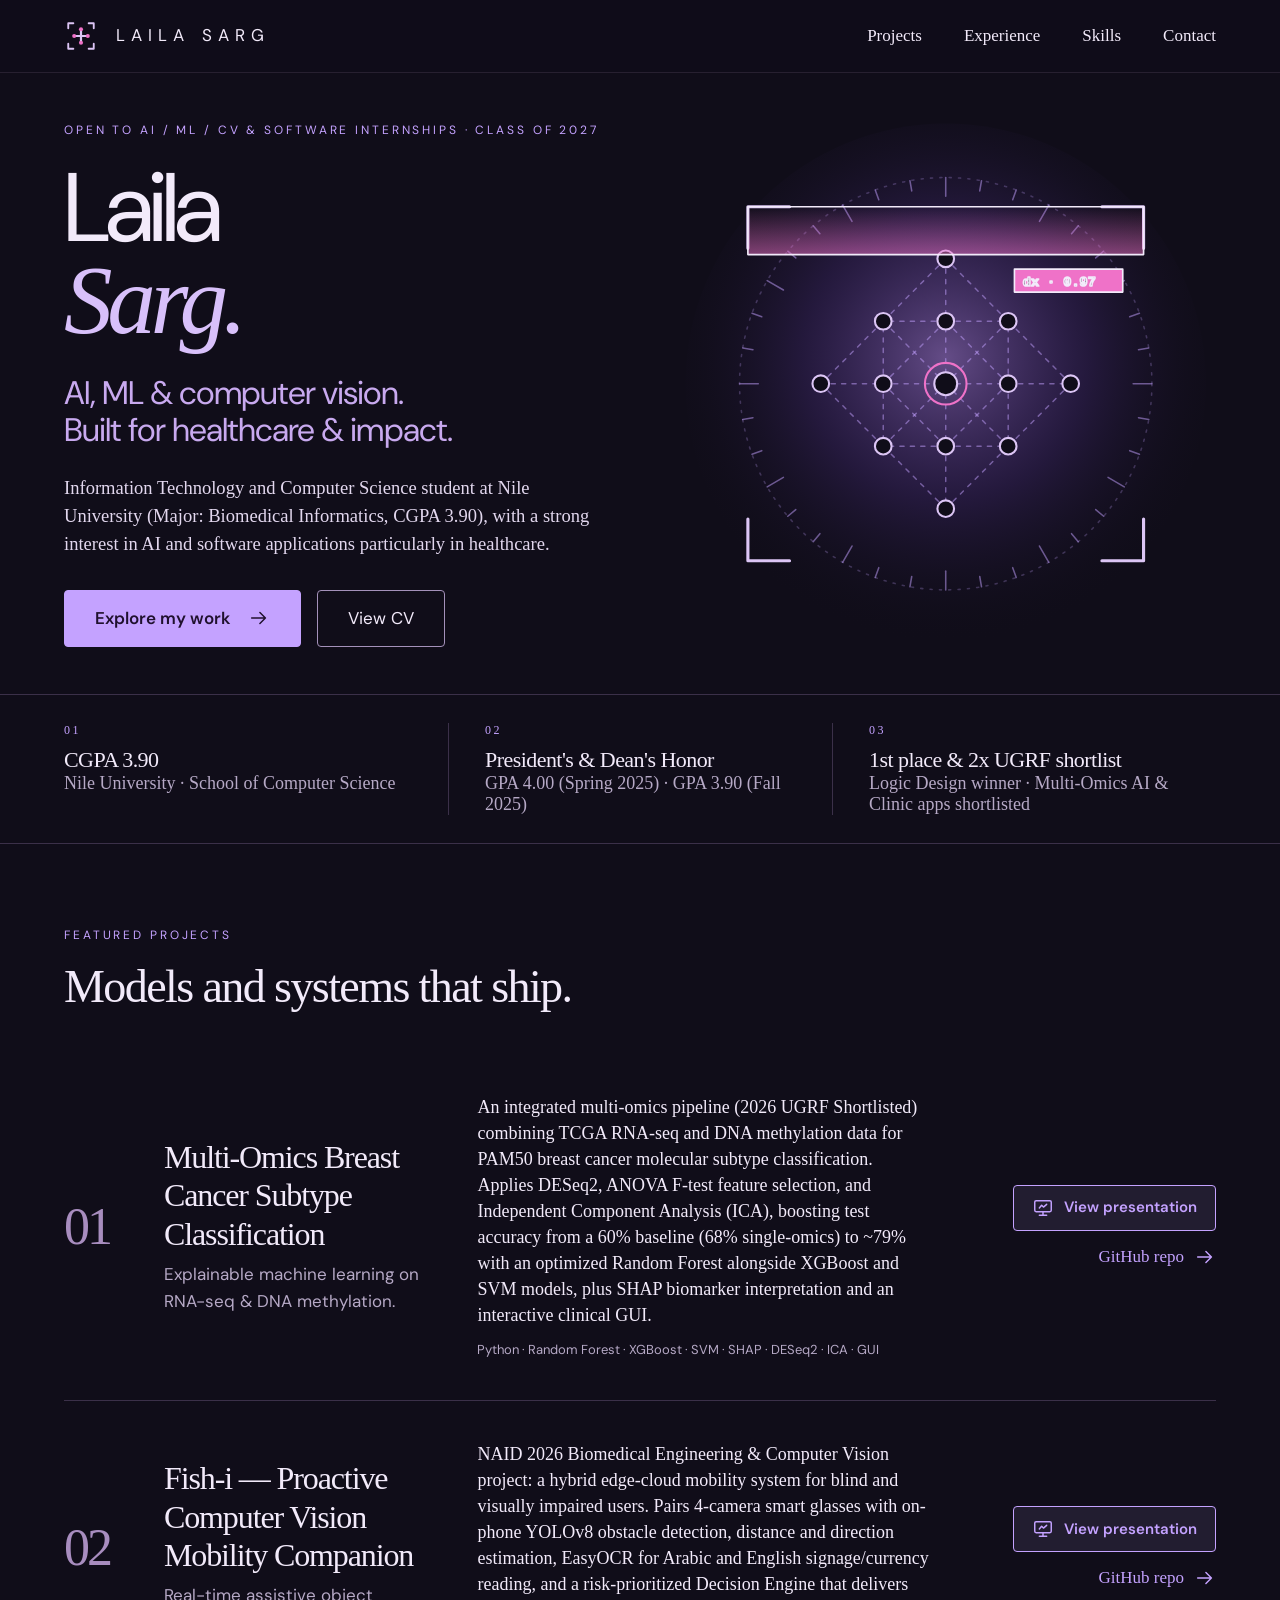
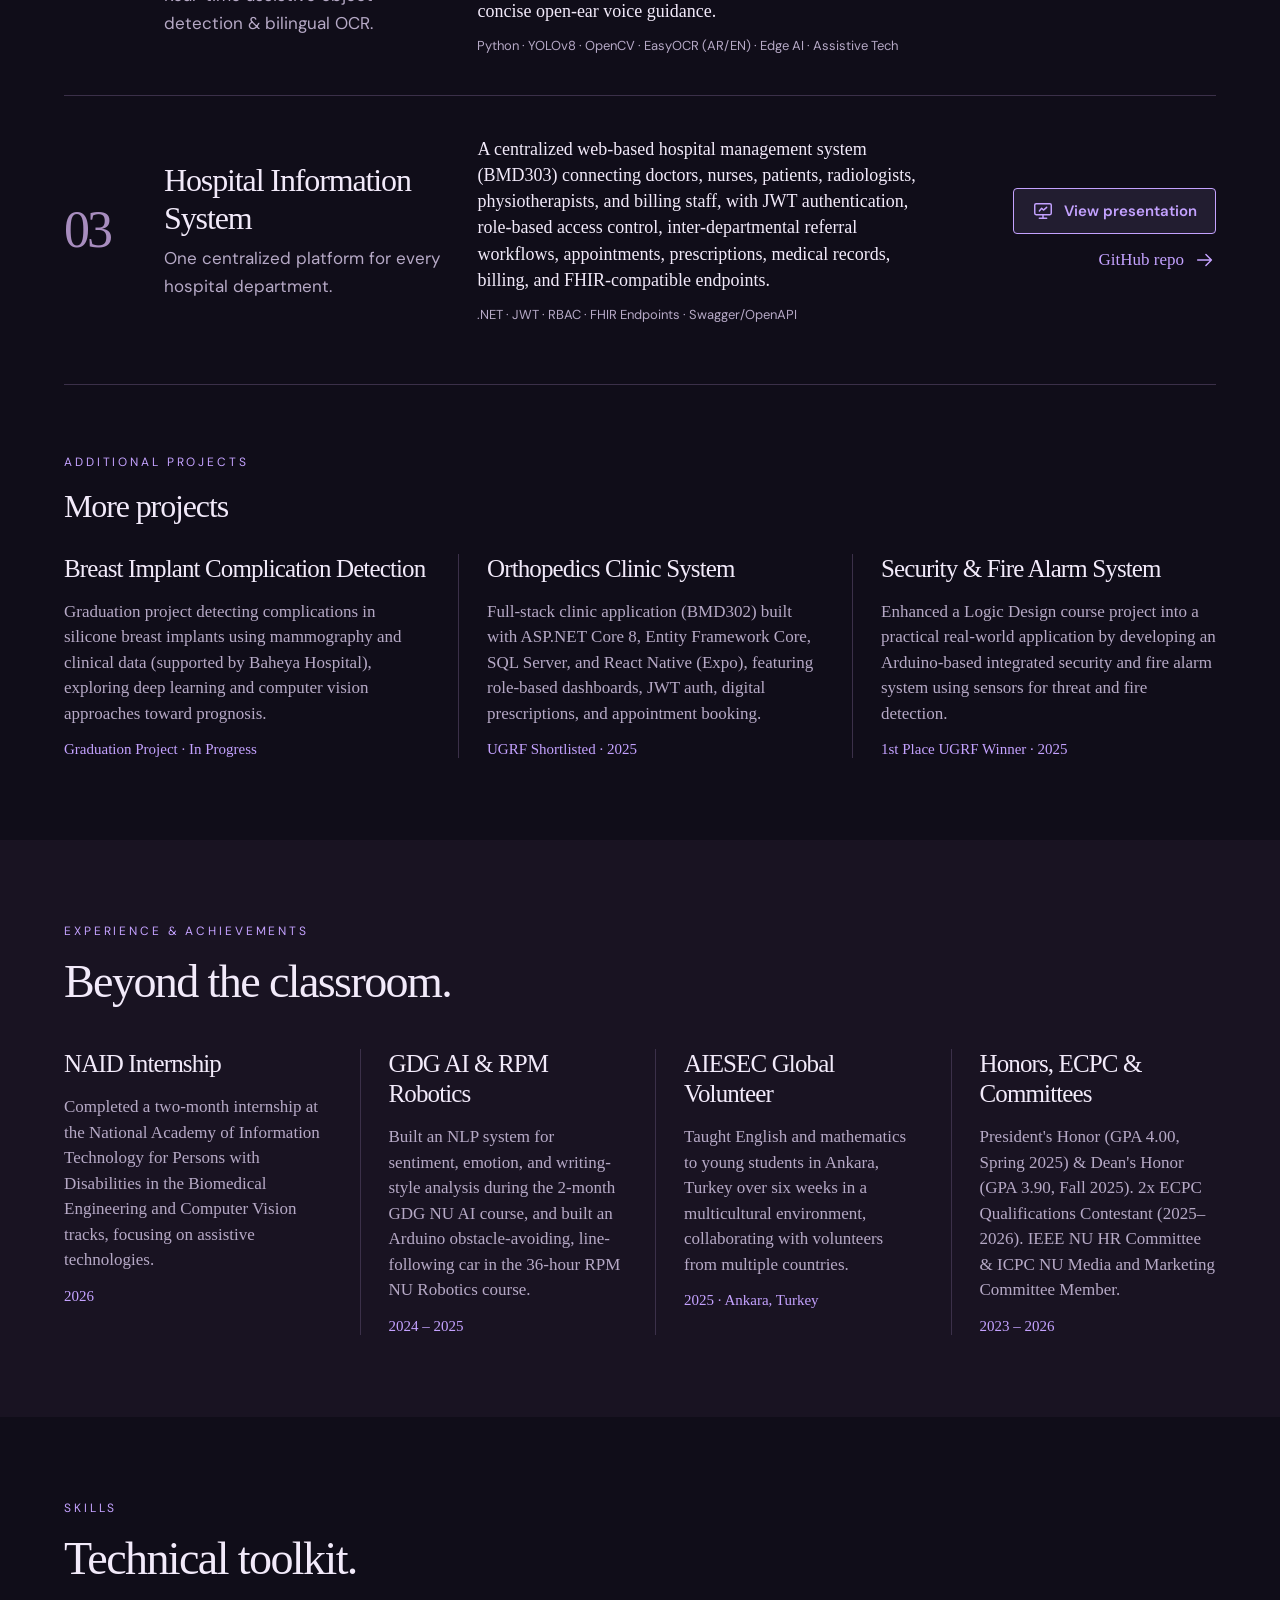
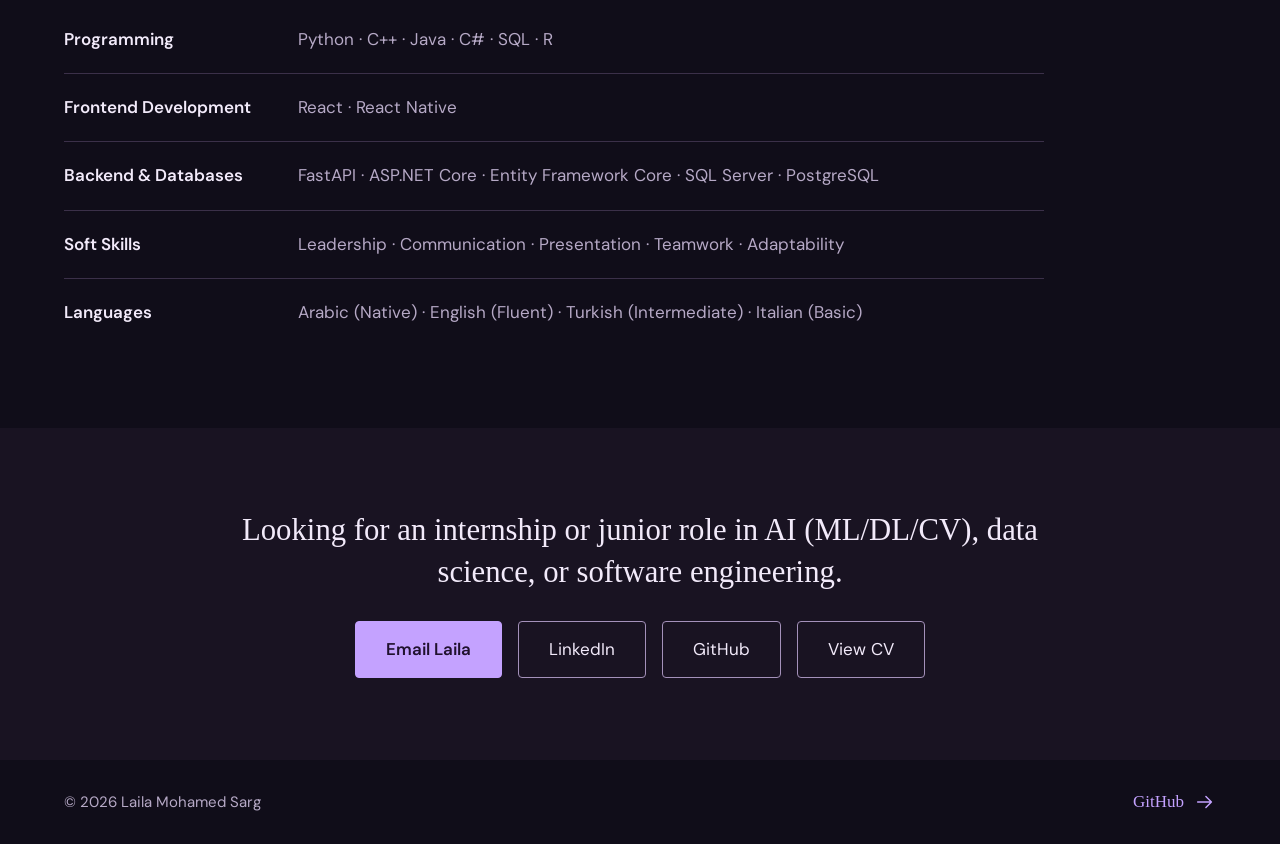
==== index.html @ 56d822dc "Deploy Laila Sarg portfolio website" ====
﻿<!DOCTYPE html>
<html lang="en">
<head>
  <meta charset="UTF-8" />
  <meta name="viewport" content="width=device-width, initial-scale=1.0, viewport-fit=cover" />
  <title>Laila Sarg — AI, Machine Learning, Computer Vision &amp; Software</title>
  <meta name="description" content="Laila Mohamed Sarg is an Information Technology and Computer Science student at Nile University (Biomedical Informatics, CGPA 3.90) building AI, machine learning, computer vision, and full-stack software applications." />
  <meta name="author" content="Laila Mohamed Sarg" />
  <meta name="keywords" content="Laila Sarg, AI, machine learning, deep learning, computer vision, data science, bioinformatics, ASP.NET Core, React Native, Nile University, internship" />
  <meta property="og:type" content="website" />
  <meta property="og:title" content="Laila Sarg — AI, Machine Learning, Computer Vision &amp; Software" />
  <meta property="og:description" content="Multi-omics machine learning, assistive computer vision, mammography deep learning, and full-stack healthcare platforms." />
  <meta name="twitter:card" content="summary" />
  <meta name="theme-color" content="#100d19" />
  <link rel="icon" href="data:image/svg+xml,%3Csvg xmlns='http://www.w3.org/2000/svg' viewBox='0 0 100 100'%3E%3Crect width='100' height='100' rx='26' fill='%23080413'/%3E%3Cg stroke='%23c4a2ff' stroke-width='5' fill='none' stroke-linecap='round'%3E%3Cpath d='M18 34V18h16M66 18h16v16M82 66v16H66M34 82H18V66'/%3E%3Cpath d='M50 30v40M30 50h40' stroke-width='6'/%3E%3C/g%3E%3Cg fill='%23ef72c8'%3E%3Ccircle cx='50' cy='30' r='7'/%3E%3Ccircle cx='50' cy='70' r='7'/%3E%3Ccircle cx='30' cy='50' r='7'/%3E%3Ccircle cx='70' cy='50' r='7'/%3E%3C/g%3E%3C/svg%3E" />
  <link rel="preconnect" href="https://fonts.googleapis.com" />
  <link rel="preconnect" href="https://fonts.gstatic.com" crossorigin />
  <link href="https://fonts.googleapis.com/css2?family=DM+Sans:wght@400;500;600;700&display=swap" rel="stylesheet" />
  <link rel="stylesheet" href="style.css" />
  <script type="application/ld+json">
  {
    "@context": "https://schema.org",
    "@type": "Person",
    "name": "Laila Mohamed Sarg",
    "email": "mailto:sarglaila@gmail.com",
    "jobTitle": "Information Technology & Computer Science Student",
    "alumniOf": "Nile University",
    "sameAs": [
      "https://www.linkedin.com/in/laila-sarg-40845a2b7/",
      "https://github.com/Laila9445"
    ],
    "knowsAbout": ["Artificial Intelligence", "Machine learning", "Deep learning", "Computer vision", "Data science", "Biomedical informatics", "ASP.NET Core", "React Native", "FastAPI", "SQL", "R"]
  }
  </script>
</head>
<body>
<a class="skip-link" href="#main">Skip to main content</a>

<header class="site-header"><div class="nav-wrap">
  <a class="brand" href="#home" aria-label="Laila Sarg home">
    <svg viewBox="0 0 40 40" aria-hidden="true"><path d="M5 11v-6h6M29 5h6v6M35 29v6h-6M11 35H5v-6"/><path d="M20 12v16M12 20h16" stroke-width="2.6"/><circle cx="20" cy="12" r="2.4"/><circle cx="20" cy="28" r="2.4"/><circle cx="12" cy="20" r="2.4"/><circle cx="28" cy="20" r="2.4"/></svg>LAILA SARG
  </a>
  <button id="menu-toggle" class="menu-toggle" aria-expanded="false" aria-controls="navigation">Menu</button>
  <nav id="navigation" aria-label="Main navigation">
    <a href="#work">Projects</a><a href="#journey">Experience</a><a href="#about">Skills</a><a href="#contact">Contact</a>
  </nav>
</div></header>

<main id="main">
  <!-- HERO -->
  <section id="home" class="hero wrap" aria-labelledby="hero-title">
    <div class="hero-copy">
      <p class="eyebrow">Open to AI / ML / CV &amp; Software Internships · Class of 2027</p>
      <h1 id="hero-title">Laila<br><em>Sarg.</em></h1>
      <p class="hero-role">AI, ML &amp; computer vision.<br>Built for healthcare &amp; impact.</p>
      <p class="hero-lead">Information Technology and Computer Science student at Nile University (Major: Biomedical Informatics, CGPA 3.90), with a strong interest in AI and software applications particularly in healthcare.</p>
      <div class="actions">
        <a class="button primary" href="#work">Explore my work
          <svg viewBox="0 0 24 24" aria-hidden="true"><path d="M4 12h15m-6-6 6 6-6 6"/></svg></a>
        <a class="button" href="resume.html">View CV</a>
      </div>
    </div>
    <div class="hero-art" aria-hidden="true">
      <svg viewBox="0 0 520 520" class="orb">
        <defs>
          <radialGradient id="g" cx="50%" cy="45%" r="55%">
            <stop offset="0" stop-color="#b98cf5" stop-opacity=".5"/>
            <stop offset=".5" stop-color="#6a42b8" stop-opacity=".22"/>
            <stop offset="1" stop-color="#100d19" stop-opacity="0"/>
          </radialGradient>
          <linearGradient id="scan" x1="0" x2="0" y1="0" y2="1"><stop offset="0" stop-color="#ef72c8" stop-opacity="0"/><stop offset="1" stop-color="#ef72c8" stop-opacity=".5"/></linearGradient>
        </defs>
        <circle cx="260" cy="260" r="250" fill="url(#g)" stroke="none"/>
        <!-- CT-slice ring -->
        <g class="ring" stroke="#c4a2ff" stroke-opacity=".5" stroke-width="1.5"><circle cx="260" cy="260" r="198" fill="none" stroke-opacity=".25" stroke-dasharray="2 7"/><line x1="260" y1="62" x2="260" y2="80" transform="rotate(0 260 260)"/><line x1="260" y1="62" x2="260" y2="72" transform="rotate(10 260 260)"/><line x1="260" y1="62" x2="260" y2="72" transform="rotate(20 260 260)"/><line x1="260" y1="62" x2="260" y2="80" transform="rotate(30 260 260)"/><line x1="260" y1="62" x2="260" y2="72" transform="rotate(40 260 260)"/><line x1="260" y1="62" x2="260" y2="72" transform="rotate(50 260 260)"/><line x1="260" y1="62" x2="260" y2="80" transform="rotate(60 260 260)"/><line x1="260" y1="62" x2="260" y2="72" transform="rotate(70 260 260)"/><line x1="260" y1="62" x2="260" y2="72" transform="rotate(80 260 260)"/><line x1="260" y1="62" x2="260" y2="80" transform="rotate(90 260 260)"/><line x1="260" y1="62" x2="260" y2="72" transform="rotate(100 260 260)"/><line x1="260" y1="62" x2="260" y2="72" transform="rotate(110 260 260)"/><line x1="260" y1="62" x2="260" y2="80" transform="rotate(120 260 260)"/><line x1="260" y1="62" x2="260" y2="72" transform="rotate(130 260 260)"/><line x1="260" y1="62" x2="260" y2="72" transform="rotate(140 260 260)"/><line x1="260" y1="62" x2="260" y2="80" transform="rotate(150 260 260)"/><line x1="260" y1="62" x2="260" y2="72" transform="rotate(160 260 260)"/><line x1="260" y1="62" x2="260" y2="72" transform="rotate(170 260 260)"/><line x1="260" y1="62" x2="260" y2="80" transform="rotate(180 260 260)"/><line x1="260" y1="62" x2="260" y2="72" transform="rotate(190 260 260)"/><line x1="260" y1="62" x2="260" y2="72" transform="rotate(200 260 260)"/><line x1="260" y1="62" x2="260" y2="80" transform="rotate(210 260 260)"/><line x1="260" y1="62" x2="260" y2="72" transform="rotate(220 260 260)"/><line x1="260" y1="62" x2="260" y2="72" transform="rotate(230 260 260)"/><line x1="260" y1="62" x2="260" y2="80" transform="rotate(240 260 260)"/><line x1="260" y1="62" x2="260" y2="72" transform="rotate(250 260 260)"/><line x1="260" y1="62" x2="260" y2="72" transform="rotate(260 260 260)"/><line x1="260" y1="62" x2="260" y2="80" transform="rotate(270 260 260)"/><line x1="260" y1="62" x2="260" y2="72" transform="rotate(280 260 260)"/><line x1="260" y1="62" x2="260" y2="72" transform="rotate(290 260 260)"/><line x1="260" y1="62" x2="260" y2="80" transform="rotate(300 260 260)"/><line x1="260" y1="62" x2="260" y2="72" transform="rotate(310 260 260)"/><line x1="260" y1="62" x2="260" y2="72" transform="rotate(320 260 260)"/><line x1="260" y1="62" x2="260" y2="80" transform="rotate(330 260 260)"/><line x1="260" y1="62" x2="260" y2="72" transform="rotate(340 260 260)"/><line x1="260" y1="62" x2="260" y2="72" transform="rotate(350 260 260)"/></g>
        <!-- vision frame -->
        <g fill="none" stroke="#dcc5f5" stroke-width="3" stroke-linecap="round"><path d="M70 130V90h40M450 130V90h-40M70 390v40h40M450 390v40h-40"/></g>
        <!-- neural network shaped as a medical cross -->
        <g class="net" stroke="#c4a2ff" stroke-opacity=".5" stroke-width="1.4"><line x1="140" y1="260" x2="200" y2="260" style="--d:0.00s"/><line x1="140" y1="260" x2="200" y2="200" style="--d:0.35s"/><line x1="140" y1="260" x2="200" y2="320" style="--d:0.70s"/><line x1="200" y1="260" x2="260" y2="260" style="--d:1.05s"/><line x1="200" y1="260" x2="260" y2="200" style="--d:1.40s"/><line x1="200" y1="260" x2="260" y2="320" style="--d:1.75s"/><line x1="200" y1="260" x2="200" y2="200" style="--d:2.10s"/><line x1="200" y1="260" x2="200" y2="320" style="--d:0.00s"/><line x1="260" y1="260" x2="320" y2="260" style="--d:0.35s"/><line x1="260" y1="260" x2="260" y2="200" style="--d:0.70s"/><line x1="260" y1="260" x2="260" y2="320" style="--d:1.05s"/><line x1="260" y1="260" x2="200" y2="200" style="--d:1.40s"/><line x1="260" y1="260" x2="320" y2="200" style="--d:1.75s"/><line x1="260" y1="260" x2="200" y2="320" style="--d:2.10s"/><line x1="260" y1="260" x2="320" y2="320" style="--d:0.00s"/><line x1="320" y1="260" x2="380" y2="260" style="--d:0.35s"/><line x1="320" y1="260" x2="260" y2="200" style="--d:0.70s"/><line x1="320" y1="260" x2="260" y2="320" style="--d:1.05s"/><line x1="320" y1="260" x2="320" y2="200" style="--d:1.40s"/><line x1="320" y1="260" x2="320" y2="320" style="--d:1.75s"/><line x1="380" y1="260" x2="320" y2="200" style="--d:2.10s"/><line x1="380" y1="260" x2="320" y2="320" style="--d:0.00s"/><line x1="260" y1="140" x2="260" y2="200" style="--d:0.35s"/><line x1="260" y1="140" x2="200" y2="200" style="--d:0.70s"/><line x1="260" y1="140" x2="320" y2="200" style="--d:1.05s"/><line x1="260" y1="200" x2="200" y2="200" style="--d:1.40s"/><line x1="260" y1="200" x2="320" y2="200" style="--d:1.75s"/><line x1="260" y1="320" x2="260" y2="380" style="--d:2.10s"/><line x1="260" y1="320" x2="200" y2="320" style="--d:0.00s"/><line x1="260" y1="320" x2="320" y2="320" style="--d:0.35s"/><line x1="260" y1="380" x2="200" y2="320" style="--d:0.70s"/><line x1="260" y1="380" x2="320" y2="320" style="--d:1.05s"/></g>
        <g class="nodes" fill="#100d19" stroke="#dcc5f5" stroke-width="2"><circle cx="140" cy="260" r="8" style="--d:1.2s"/><circle cx="200" cy="260" r="8" style="--d:0.3s"/><circle cx="260" cy="260" r="11" style="--d:2.1s"/><circle cx="320" cy="260" r="8" style="--d:1.2s"/><circle cx="380" cy="260" r="8" style="--d:0.3s"/><circle cx="260" cy="140" r="8" style="--d:1.2s"/><circle cx="260" cy="200" r="8" style="--d:0.3s"/><circle cx="260" cy="320" r="8" style="--d:1.2s"/><circle cx="260" cy="380" r="8" style="--d:0.3s"/><circle cx="200" cy="200" r="8" style="--d:1.2s"/><circle cx="320" cy="200" r="8" style="--d:2.1s"/><circle cx="200" cy="320" r="8" style="--d:2.1s"/><circle cx="320" cy="320" r="8" style="--d:0.3s"/></g>
        <circle class="core" cx="260" cy="260" r="20" fill="none" stroke="#ef72c8" stroke-width="2"/>
        <!-- scan line -->
        <rect class="scanline" x="70" y="90" width="380" height="46" fill="url(#scan)"/>
        <!-- diagnosis tag -->
        <g class="detect"><rect x="326" y="150" width="104" height="22" fill="#ef72c8"/><text x="334" y="166" font-family="monospace" font-size="13" font-weight="700" fill="#20112e">dx · 0.97</text></g>
        <!-- ECG output -->
        <path class="ecg" d="M70 448h110l14-8 12 8h20l10-44 16 78 14-58 10 24h174" fill="none" stroke="#ef72c8" stroke-width="3" stroke-linecap="round" stroke-linejoin="round"/>
      </svg>
    </div>
  </section>

  <!-- EVIDENCE -->
  <div class="evidence"><div class="wrap evidence-inner">
    <div><strong>CGPA 3.90</strong><span>Nile University · School of Computer Science</span></div>
    <div><strong>President's &amp; Dean's Honor</strong><span>GPA 4.00 (Spring 2025) · GPA 3.90 (Fall 2025)</span></div>
    <div><strong>1st place &amp; 2x UGRF shortlist</strong><span>Logic Design winner · Multi-Omics AI &amp; Clinic apps shortlisted</span></div>
  </div></div>

  <!-- WORK -->
  <section id="work" class="section wrap" aria-labelledby="work-title">
    <p class="section-label">Featured projects</p>
    <h2 id="work-title">Models and systems that ship.</h2>
    <div id="work-list" class="work-list"></div>

    <!-- ADDITIONAL PROJECTS -->
    <div id="more-projects" class="systems">
      <p class="section-label">Additional projects</p>
      <h3>More projects</h3>
      <div class="system-grid three-col">
        <article>
          <h3>Breast Implant Complication Detection</h3>
          <p>Graduation project detecting complications in silicone breast implants using mammography and clinical data (supported by Baheya Hospital), exploring deep learning and computer vision approaches toward prognosis.</p>
          <span class="status">Graduation Project · In Progress</span>
        </article>
        <article>
          <h3>Orthopedics Clinic System</h3>
          <p>Full-stack clinic application (BMD302) built with ASP.NET Core 8, Entity Framework Core, SQL Server, and React Native (Expo), featuring role-based dashboards, JWT auth, digital prescriptions, and appointment booking.</p>
          <span class="status">UGRF Shortlisted · 2025</span>
        </article>
        <article>
          <h3>Security &amp; Fire Alarm System</h3>
          <p>Enhanced a Logic Design course project into a practical real-world application by developing an Arduino-based integrated security and fire alarm system using sensors for threat and fire detection.</p>
          <span class="status">1st Place UGRF Winner · 2025</span>
        </article>
      </div>
    </div>
  </section>

  <!-- JOURNEY -->
  <section id="journey" class="journey section" aria-labelledby="journey-title">
    <div class="wrap">
      <p class="section-label">Experience &amp; achievements</p>
      <h2 id="journey-title">Beyond the classroom.</h2>
      <div class="system-grid">
        <article>
          <h3>NAID Internship</h3>
          <p>Completed a two-month internship at the National Academy of Information Technology for Persons with Disabilities in the Biomedical Engineering and Computer Vision tracks, focusing on assistive technologies.</p>
          <span class="status">2026</span>
        </article>
        <article>
          <h3>GDG AI &amp; RPM Robotics</h3>
          <p>Built an NLP system for sentiment, emotion, and writing-style analysis during the 2-month GDG NU AI course, and built an Arduino obstacle-avoiding, line-following car in the 36-hour RPM NU Robotics course.</p>
          <span class="status">2024 – 2025</span>
        </article>
        <article>
          <h3>AIESEC Global Volunteer</h3>
          <p>Taught English and mathematics to young students in Ankara, Turkey over six weeks in a multicultural environment, collaborating with volunteers from multiple countries.</p>
          <span class="status">2025 · Ankara, Turkey</span>
        </article>
        <article>
          <h3>Honors, ECPC &amp; Committees</h3>
          <p>President's Honor (GPA 4.00, Spring 2025) &amp; Dean's Honor (GPA 3.90, Fall 2025). 2x ECPC Qualifications Contestant (2025–2026). IEEE NU HR Committee &amp; ICPC NU Media and Marketing Committee Member.</p>
          <span class="status">2023 – 2026</span>
        </article>
      </div>
    </div>
  </section>

  <!-- SKILLS TABLE (No repeated bio text, no AI/ML & Vision row, no Relevant Coursework row) -->
  <section id="about" class="section wrap" aria-labelledby="about-title">
    <p class="section-label">Skills</p>
    <h2 id="about-title">Technical toolkit.</h2>
    <dl class="skills skills-full">
      <div><dt>Programming</dt><dd>Python · C++ · Java · C# · SQL · R</dd></div>
      <div><dt>Frontend Development</dt><dd>React · React Native</dd></div>
      <div><dt>Backend &amp; Databases</dt><dd>FastAPI · ASP.NET Core · Entity Framework Core · SQL Server · PostgreSQL</dd></div>
      <div><dt>Soft Skills</dt><dd>Leadership · Communication · Presentation · Teamwork · Adaptability</dd></div>
      <div><dt>Languages</dt><dd>Arabic (Native) · English (Fluent) · Turkish (Intermediate) · Italian (Basic)</dd></div>
    </dl>
  </section>

  <!-- CONTACT -->
  <section id="contact" class="contact section" aria-label="Contact">
    <div class="wrap">
      <p class="contact-only">Looking for an internship or junior role in AI (ML/DL/CV), data science, or software engineering.</p>
      <div class="actions">
        <a class="button primary" href="mailto:sarglaila@gmail.com">Email Laila</a>
        <a class="button" href="https://www.linkedin.com/in/laila-sarg-40845a2b7/" target="_blank" rel="noopener">LinkedIn</a>
        <a class="button" href="https://github.com/Laila9445" target="_blank" rel="noopener">GitHub</a>
        <a class="button" href="resume.html">View CV</a>
      </div>
    </div>
  </section>
</main>

<footer class="wrap footer">
  <span>© 2026 Laila Mohamed Sarg</span>
  <a class="text-link" href="https://github.com/Laila9445" target="_blank" rel="noopener">GitHub
    <svg viewBox="0 0 24 24" aria-hidden="true"><path d="M4 12h15m-6-6 6 6-6 6"/></svg></a>
</footer>

<button id="to-top" class="to-top" aria-label="Back to top" hidden>
  <svg viewBox="0 0 24 24" aria-hidden="true"><path d="M12 19V5m-6 6 6-6 6 6"/></svg>
</button>

<!-- PRESENTATION VIEWER -->
<div id="viewer" class="viewer" role="dialog" aria-modal="true" aria-labelledby="viewer-title" hidden>
  <div class="viewer-bar">
    <div><p class="viewer-kicker">Project presentation</p><h2 id="viewer-title"></h2></div>
    <div class="viewer-tools">
      <button id="viewer-close" class="button small" aria-label="Close presentation">Close ✕</button>
    </div>
  </div>
  <div class="viewer-stage">
    <button id="prev" class="nav-btn" aria-label="Previous slide"><svg viewBox="0 0 24 24" aria-hidden="true"><path d="m15 5-7 7 7 7"/></svg></button>
    <figure><img id="slide" alt="" /><figcaption id="counter" role="status" aria-live="polite"></figcaption></figure>
    <button id="next" class="nav-btn" aria-label="Next slide"><svg viewBox="0 0 24 24" aria-hidden="true"><path d="m9 5 7 7-7 7"/></svg></button>
  </div>
  <div id="thumbs" class="thumbs" aria-label="Slide thumbnails"></div>
</div>

<script src="script.js" defer></script>
</body>
</html>
---- style.css ----
/* Dark amethyst editorial theme, modelled on the Aetherhaven reference design. */
:root{color-scheme:dark;--ink:#f2eafa;--muted:#b6a9c6;--purple:#c4a2ff;--line:#3b3049;--wash:#191322;--bg:#100d19;--font:'DM Sans',Arial,sans-serif;--serif:Georgia,'Times New Roman',serif}
*{box-sizing:border-box}
html{scroll-behavior:smooth;scroll-padding-top:100px}
body{margin:0;background:var(--bg);color:var(--ink);font:400 17px/1.6 var(--font);-webkit-font-smoothing:antialiased}
body.locked{overflow:hidden}
a{color:inherit;text-decoration:none}
button{font:500 16px/1.4 var(--font);cursor:pointer;color:inherit}
:focus-visible{outline:3px solid var(--purple);outline-offset:4px}
svg{width:22px;height:22px;fill:none;stroke:currentColor;stroke-width:1.6;stroke-linecap:round;stroke-linejoin:round;flex:none}
p{margin:0 0 20px}
[hidden]{display:none!important}
.wrap,.nav-wrap{width:90%;max-width:1380px;margin:auto}
.skip-link{position:fixed;top:-100px;left:20px;z-index:100;background:var(--bg);padding:15px;border:2px solid var(--purple)}
.skip-link:focus{top:10px}

/* Header */
.site-header{background:rgba(16,13,25,.96);border-bottom:1px solid #272030;position:sticky;top:0;z-index:20;backdrop-filter:blur(8px)}
.nav-wrap{height:72px;display:flex;align-items:center;justify-content:space-between;gap:24px}
.brand{display:flex;align-items:center;gap:18px;font-size:17px;letter-spacing:.36em}
.brand svg{width:34px;height:34px;stroke:#dcc5f5;stroke-width:2.2}.brand svg circle{fill:#ef72c8;stroke:none}
.site-header nav{display:flex;gap:42px;font-family:var(--serif)}
.site-header nav a{padding:16px 0}
.site-header nav a:hover,.text-link:hover{color:var(--purple)}
.menu-toggle{display:none;padding:8px 12px;border:1px solid #64516e;border-radius:4px;background:#171120}

/* Hero */
.hero{display:grid;grid-template-columns:1fr 1fr;gap:6%;padding-block:40px;align-items:center;min-height:620px}
.eyebrow{font-size:12px;letter-spacing:.24em;text-transform:uppercase;color:var(--purple);margin-bottom:22px}
.hero h1{font-size:clamp(66px,7.6vw,112px);letter-spacing:-.055em;line-height:.95;margin:0 0 28px;font-weight:400}
.hero h1 em{font-family:var(--serif);font-weight:400;color:#d8c0fa}
.hero-role{font-size:clamp(24px,2.55vw,39px);line-height:1.16;letter-spacing:-.03em;color:#c8a9ef;margin:0 0 24px}
.hero-lead{font-family:var(--serif);font-size:clamp(18px,1.45vw,22px);line-height:1.5;color:#e2d7ee;max-width:590px;margin:0 0 32px}
.hero-art{display:grid;place-items:center}
.orb{width:100%;max-width:560px;height:auto;overflow:visible}
.net line{stroke-dasharray:4 6;animation:flow 2.4s linear infinite;animation-delay:var(--d)}
.nodes circle{animation:glow 3s ease-in-out infinite;animation-delay:var(--d)}
.scanline{animation:scan 4.5s ease-in-out infinite}
.ecg{stroke-dasharray:700;stroke-dashoffset:700;animation:draw 3.4s ease-in-out infinite}
.core{transform-origin:260px 260px;animation:beat 1.7s ease-out infinite}
.ring{transform-origin:260px 260px;animation:spin 60s linear infinite}
.detect{animation:blink 4.5s ease-in-out infinite}
@keyframes draw{0%{stroke-dashoffset:700}60%,85%{stroke-dashoffset:0}100%{stroke-dashoffset:-700}}
@keyframes beat{0%{transform:scale(.8);opacity:1}100%{transform:scale(2);opacity:0}}
@keyframes spin{to{transform:rotate(360deg)}}
@keyframes flow{to{stroke-dashoffset:-20}}
@keyframes glow{50%{fill:#6b49a8}}
@keyframes scan{0%{transform:translateY(0);opacity:0}15%,85%{opacity:1}100%{transform:translateY(300px);opacity:0}}
@keyframes blink{0%,35%{opacity:0}45%,90%{opacity:1}100%{opacity:0}}

.actions{display:flex;flex-wrap:wrap;gap:16px}
.button{min-height:56px;display:inline-flex;align-items:center;justify-content:center;gap:18px;padding:14px 30px;border:1px solid #a491ba;border-radius:4px;background:transparent;color:var(--ink);transition:background .18s,transform .18s}
.button:hover{background:#271c37;transform:translateY(-2px)}
.button.primary{background:var(--purple);border-color:var(--purple);color:#20112e;font-weight:600}
.button.primary:hover{background:#d5bafa}
.button.small{min-height:42px;padding:8px 18px;font-size:15px}

/* Evidence strip */
.evidence{border-block:1px solid var(--line)}
.evidence-inner{display:grid;grid-template-columns:repeat(3,1fr);padding-block:28px}
.evidence-inner>div{padding:0 36px;border-left:1px solid var(--line)}
.evidence-inner>div:first-child{padding-left:0;border:0}
.evidence-inner>div:before{content:'01';display:block;font:12px var(--serif);letter-spacing:.2em;color:var(--purple);margin-bottom:9px}
.evidence-inner>div:nth-child(2):before{content:'02'}
.evidence-inner>div:nth-child(3):before{content:'03'}
.evidence strong{display:block;font:400 22px var(--serif);letter-spacing:-.025em}
.evidence span{display:block;font:18px var(--serif);color:var(--muted)}

/* Sections */
.section{padding-block:82px}
.section-label{font-size:12px;letter-spacing:.24em;text-transform:uppercase;color:var(--purple);margin:0 0 15px}
h2{font:400 clamp(30px,3.6vw,55px)/1.15 var(--serif);letter-spacing:-.035em;margin:0 0 40px}
h3{font:400 26px/1.2 var(--serif);letter-spacing:-.035em;margin:0 0 8px}

/* Work rows */
.work-row{display:grid;grid-template-columns:70px 1fr 1.6fr .9fr;align-items:center;gap:30px;padding:40px 0;border-bottom:1px solid var(--line)}
.work-row:last-child{border:0}
.number{font:400 52px/1 var(--serif);letter-spacing:-.06em;color:#a88dbf}
.work-row h3{font-size:32px}
.subtitle{color:var(--muted);margin:0}
.work-description p{margin:0;font:18px/1.45 var(--serif)}
.work-description .stack{font:13px/1.5 var(--font);color:var(--muted);margin-top:12px}
.work-links{display:flex;flex-direction:column;align-items:flex-end;gap:14px}
.text-link{display:inline-flex;gap:10px;align-items:center;font:17px/1.4 var(--serif);color:var(--purple)}
.deck-btn{display:inline-flex;align-items:center;gap:10px;padding:11px 18px;border:1px solid var(--purple);border-radius:4px;background:rgba(196,162,255,.1);color:var(--purple);font-size:15px;font-weight:600;transition:background .18s,transform .18s}
.deck-btn:hover:not(:disabled){background:var(--purple);color:#20112e;transform:translateY(-2px)}
.deck-btn:disabled{opacity:.5;border-style:dashed;cursor:not-allowed}

/* Journey & Systems */
.systems{padding-top:68px;margin-top:20px;border-top:1px solid var(--line)}
.systems>h3{font-size:clamp(24px,2.5vw,36px);margin:0 0 28px}
.journey{background:var(--wash)}
.system-grid{display:grid;grid-template-columns:repeat(4,1fr);gap:30px}
.system-grid.three-col{grid-template-columns:repeat(3,1fr)}
.system-grid article{border-left:1px solid var(--line);padding-left:28px}
.system-grid article:first-child{border:0;padding-left:0}
.system-grid h3{font-size:25px}
.system-grid p{font:17px/1.5 var(--serif);color:var(--muted);margin:15px 0}
.status{display:block;font:15px var(--serif);color:var(--purple)}

/* About / Skills */
.skills{margin:0}
.skills-full{max-width:980px}
.skills>div{display:grid;grid-template-columns:210px 1fr;gap:24px;padding:20px 0;border-bottom:1px solid var(--line)}
.skills>div:first-child{padding-top:0}
.skills>div:last-child{border:0}
.skills dt{font-weight:600}
.skills dd{margin:0;color:var(--muted)}

/* Contact + footer */
.contact{background:var(--wash);text-align:center}
.contact-only{font:400 clamp(22px,2.4vw,34px)/1.35 var(--serif);color:var(--ink);max-width:820px;margin:0 auto 28px}
.contact .actions{justify-content:center}
.footer{padding-block:30px;display:flex;justify-content:space-between;gap:20px;font-size:15px;color:var(--muted)}
.to-top{position:fixed;right:22px;bottom:22px;z-index:15;width:46px;height:46px;border-radius:50%;border:1px solid #64516e;background:#171120;display:grid;place-items:center}
.to-top:hover{background:#271c37}

/* Presentation viewer */
.viewer{position:fixed;inset:0;z-index:50;background:#0a0710;display:flex;flex-direction:column;padding:16px 4%}
.viewer-bar{display:flex;justify-content:space-between;align-items:center;gap:16px;padding-bottom:12px}
.viewer-bar h2{font-size:clamp(20px,2.4vw,30px);margin:0}
.viewer-kicker{font-size:11px;letter-spacing:.24em;text-transform:uppercase;color:var(--purple);margin:0 0 2px}
.viewer-tools{display:flex;gap:10px}
.viewer-stage{flex:1;min-height:0;display:flex;align-items:center;justify-content:center;gap:12px}
.viewer figure{margin:0;flex:1;min-width:0;height:100%;display:flex;flex-direction:column;align-items:center;justify-content:center;gap:10px}
.viewer figure img{max-width:100%;max-height:calc(100% - 34px);object-fit:contain;border:1px solid var(--line);border-radius:6px;background:#f7f9f9;box-shadow:0 20px 60px rgba(0,0,0,.5)}
.viewer figcaption{font-size:14px;color:var(--muted)}
.nav-btn{width:48px;height:48px;border-radius:50%;border:1px solid #64516e;background:#171120;display:grid;place-items:center;flex:none}
.nav-btn:hover:not(:disabled){background:#271c37}
.nav-btn:disabled{opacity:.3;cursor:default}
.thumbs{display:flex;gap:8px;overflow-x:auto;padding:12px 0 4px}
.thumbs button{flex:none;width:112px;padding:0;border:2px solid transparent;border-radius:4px;background:none;overflow:hidden;opacity:.6}
.thumbs button[aria-current=true]{border-color:var(--purple);opacity:1}
.thumbs img{display:block;width:100%;aspect-ratio:16/9;object-fit:cover}

/* Scroll reveal */
.reveal{opacity:0;transform:translateY(18px);transition:opacity .6s,transform .6s}
.reveal.in{opacity:1;transform:none}

/* Responsive */
@media(max-width:1050px){
  .site-header nav{gap:24px}.brand{font-size:15px;gap:12px}.brand svg{width:26px;height:26px}
  .evidence-inner>div{padding-inline:22px}.evidence strong{font-size:18px}.evidence span{font-size:16px}
  .work-row{grid-template-columns:45px 1fr 1.3fr;gap:24px}
  .work-links{grid-column:3;align-items:flex-start}
  .number{font-size:42px}
  .system-grid{grid-template-columns:1fr 1fr;gap:35px}.system-grid article:nth-child(3){border:0;padding-left:0}
  .skills>div{grid-template-columns:100px 1fr}
}
@media(max-width:720px){
  html{scroll-padding-top:85px}
  .nav-wrap{height:66px}.brand{font-size:14px;letter-spacing:.22em}
  .menu-toggle{display:block}
  .site-header nav{display:none;position:absolute;top:66px;left:0;right:0;background:var(--bg);border-bottom:1px solid var(--line);padding:20px 5%;gap:0;flex-direction:column}
  .site-header nav.open{display:flex}.site-header nav a{padding:12px}
  .hero{grid-template-columns:1fr;gap:10px;min-height:0}
  .hero h1{font-size:79px}.hero-role{font-size:28px}
  .hero-art{order:-1;max-width:300px;margin:0 auto -20px}
  .hero .button{padding:13px 16px;font-size:15px}
  .evidence-inner{grid-template-columns:1fr;padding-block:6px}
  .evidence-inner>div{border:0;border-top:1px solid var(--line);padding:17px 0 17px 34px!important;position:relative}
  .evidence-inner>div:first-child{border-top:0}
  .evidence-inner>div:before{position:absolute;left:0;top:23px}
  .section{padding-block:54px}h2{font-size:35px;margin-bottom:30px}
  .work-row{grid-template-columns:38px 1fr;gap:16px;padding:30px 0}
  .work-description,.work-links{grid-column:2}.work-links{align-items:flex-start}
  .number{font-size:36px}.work-row h3{font-size:29px}
  .system-grid{grid-template-columns:1fr;gap:28px}
  .system-grid article{border:0!important;padding:0!important;border-top:1px solid var(--line)!important;padding-top:24px!important}
  .system-grid article:first-child{border-top:0!important}
  .about-grid{grid-template-columns:1fr;gap:24px}.about-grid p{font-size:20px}
  .skills>div{grid-template-columns:100px 1fr}
  .contact h2{font-size:35px}.contact p{font-size:19px}
  .footer{flex-wrap:wrap;font-size:13px}
  .viewer{padding:12px 3%}.viewer-bar{flex-direction:column;align-items:flex-start}
  .nav-btn{width:38px;height:38px}.thumbs button{width:84px}
}
@media(prefers-reduced-motion:reduce){
  html{scroll-behavior:auto}
  *,*:before,*:after{transition:none!important;animation:none!important}
  .detect{opacity:1}.ecg{stroke-dashoffset:0}
}
@media print{.site-header,.to-top,.viewer,.hero-art{display:none!important}body{background:#fff;color:#000}}
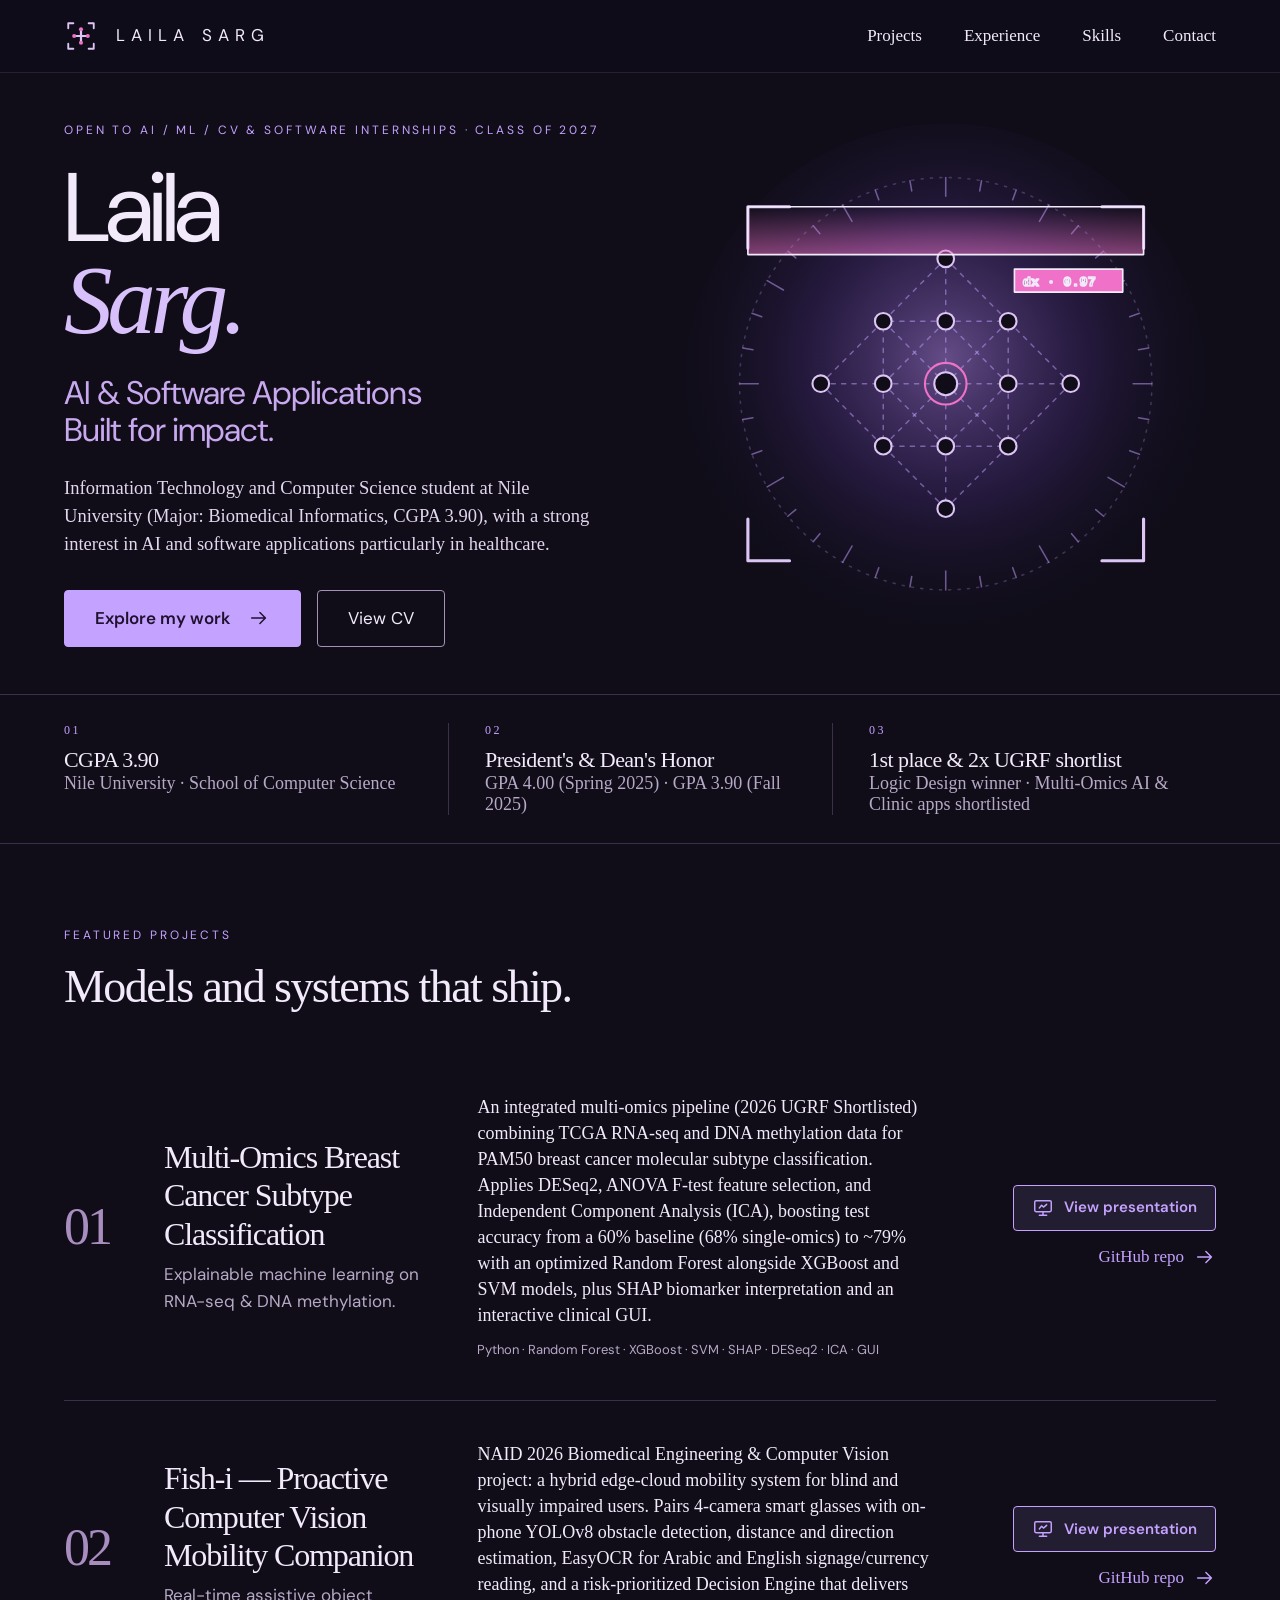
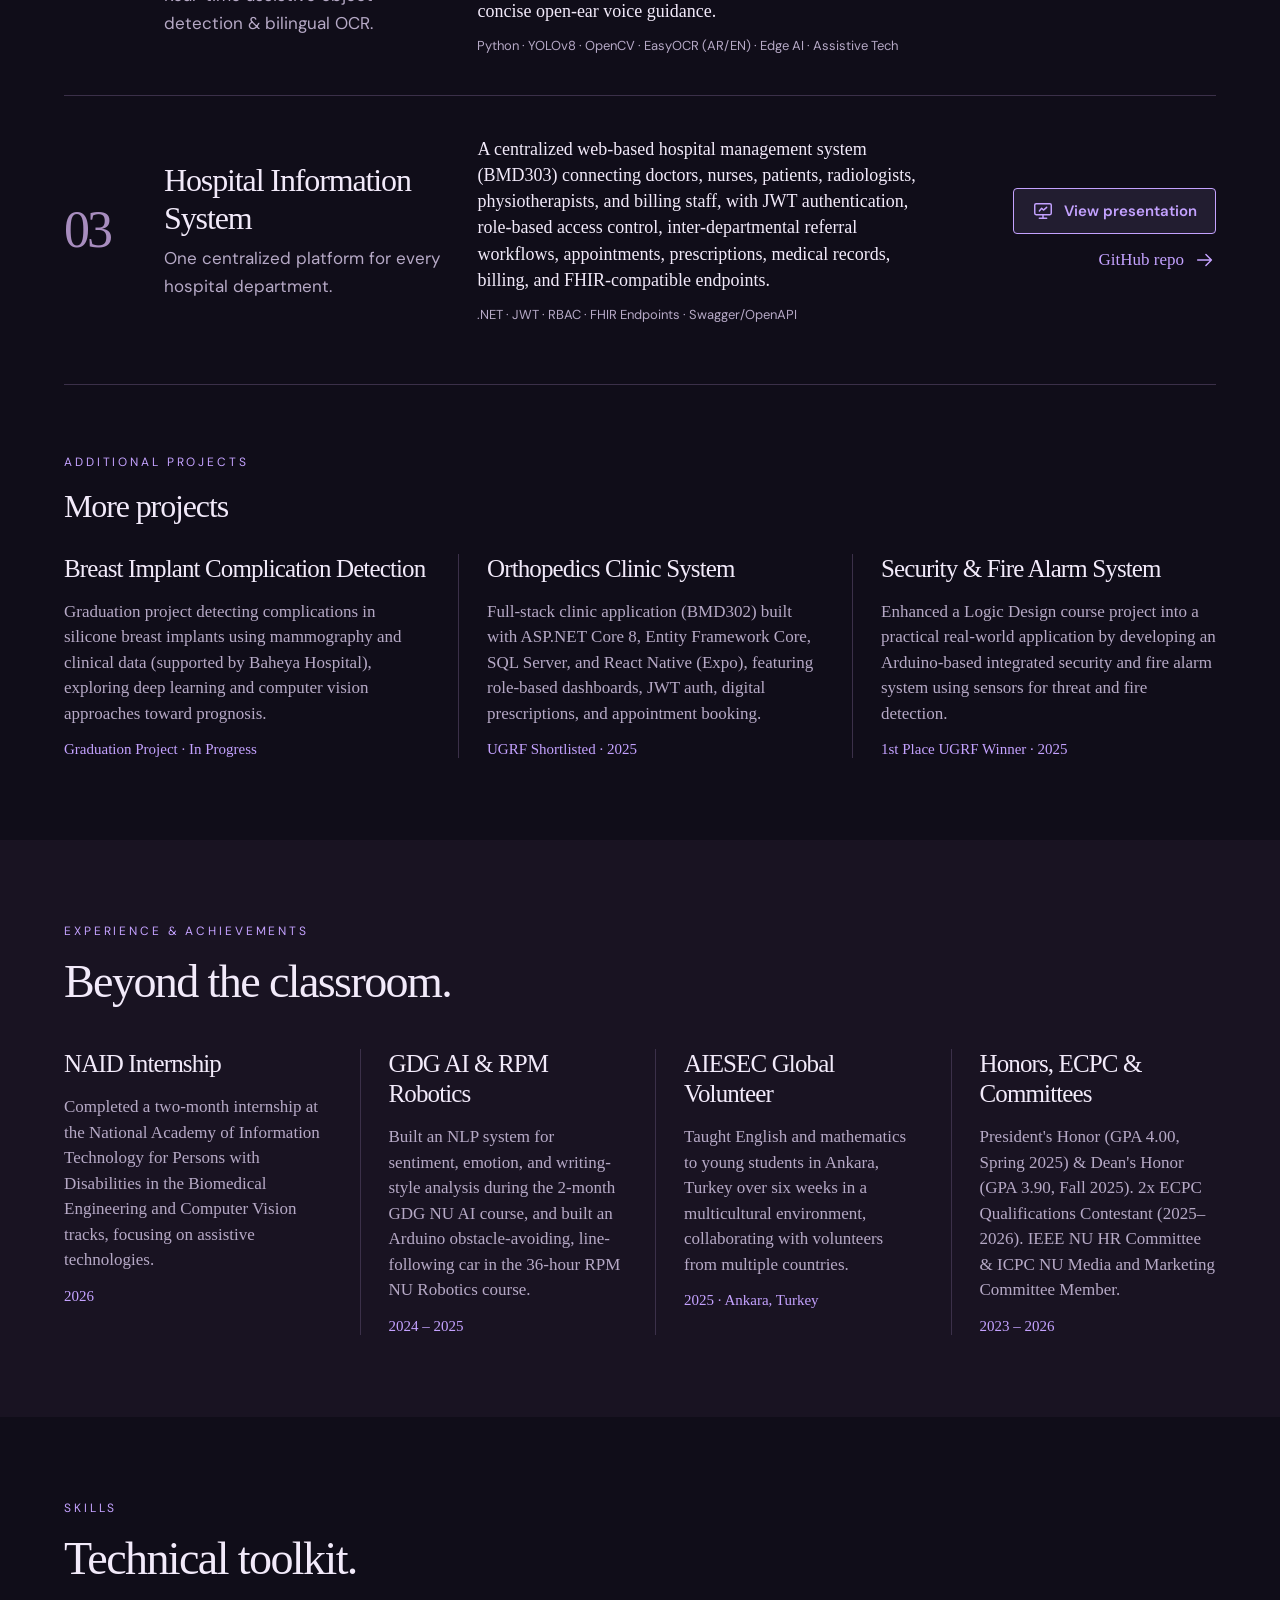
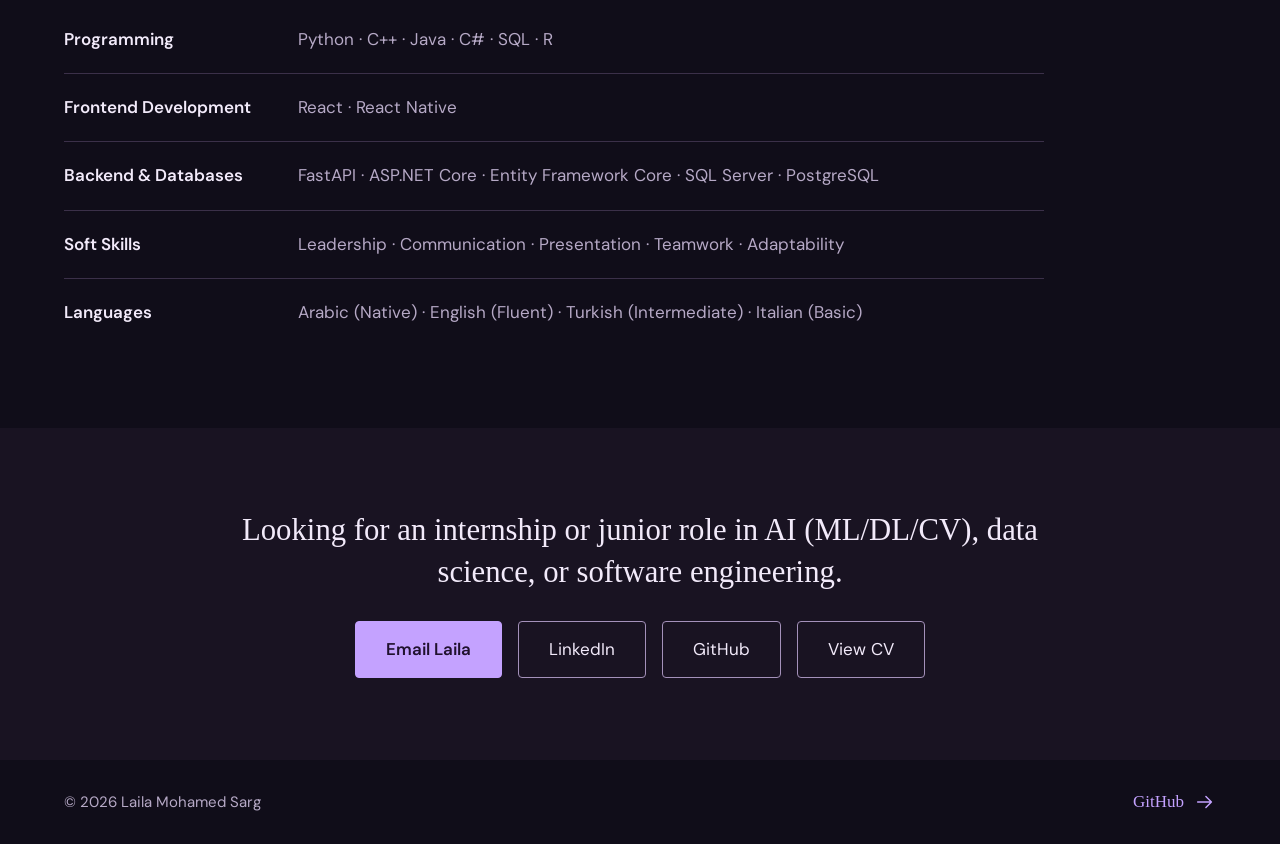
==== commit 1b54cb42: "Update hero subtitle to AI & Software Applications Built for impact" ====
--- a/index.html
+++ b/index.html
@@ -52,7 +52,7 @@
     <div class="hero-copy">
       <p class="eyebrow">Open to AI / ML / CV &amp; Software Internships · Class of 2027</p>
       <h1 id="hero-title">Laila<br><em>Sarg.</em></h1>
-      <p class="hero-role">AI, ML &amp; computer vision.<br>Built for healthcare &amp; impact.</p>
+      <p class="hero-role">AI &amp; Software Applications<br>Built for impact.</p>
       <p class="hero-lead">Information Technology and Computer Science student at Nile University (Major: Biomedical Informatics, CGPA 3.90), with a strong interest in AI and software applications particularly in healthcare.</p>
       <div class="actions">
         <a class="button primary" href="#work">Explore my work
